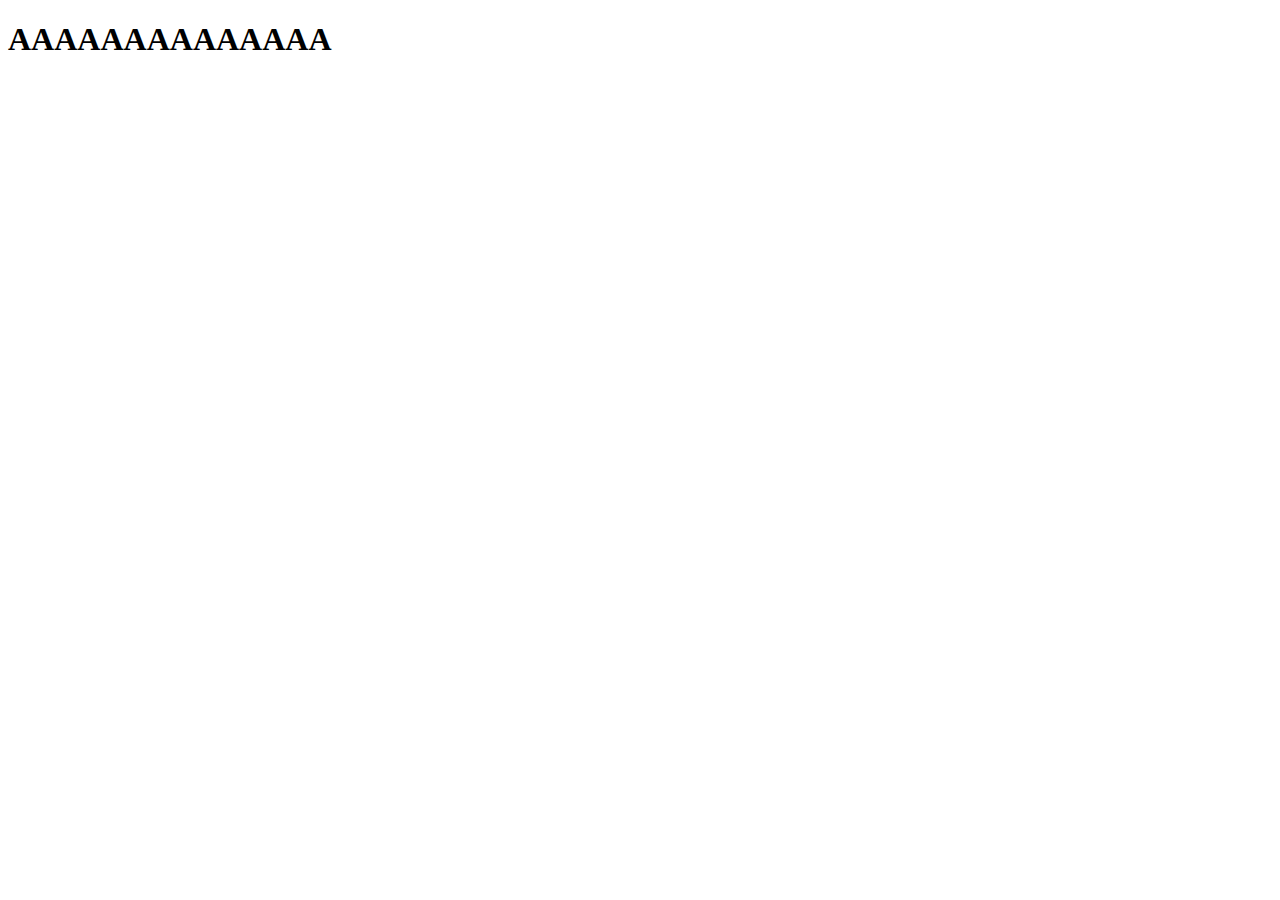
==== index.html @ 0765b8b7 "мой первый коммит" ====
<!DOCTYPE HTML>
<html>
<html lang="en">
    <head>
     <meta name="viewport" content="width=device-width">
    <meta charset="utf-8">
    <title>My First Website</title>
    <!--<link rel="stylesheet" type="text/css" href=”images\favicon.ico”/>-->
    <link href="images\favicon.ico" rel="icon" type="image/x-icon" />
   
    </head> 
     <body>
<h1>AAAAAAAAAAAAAA</h1>


 
     </body>
</html>
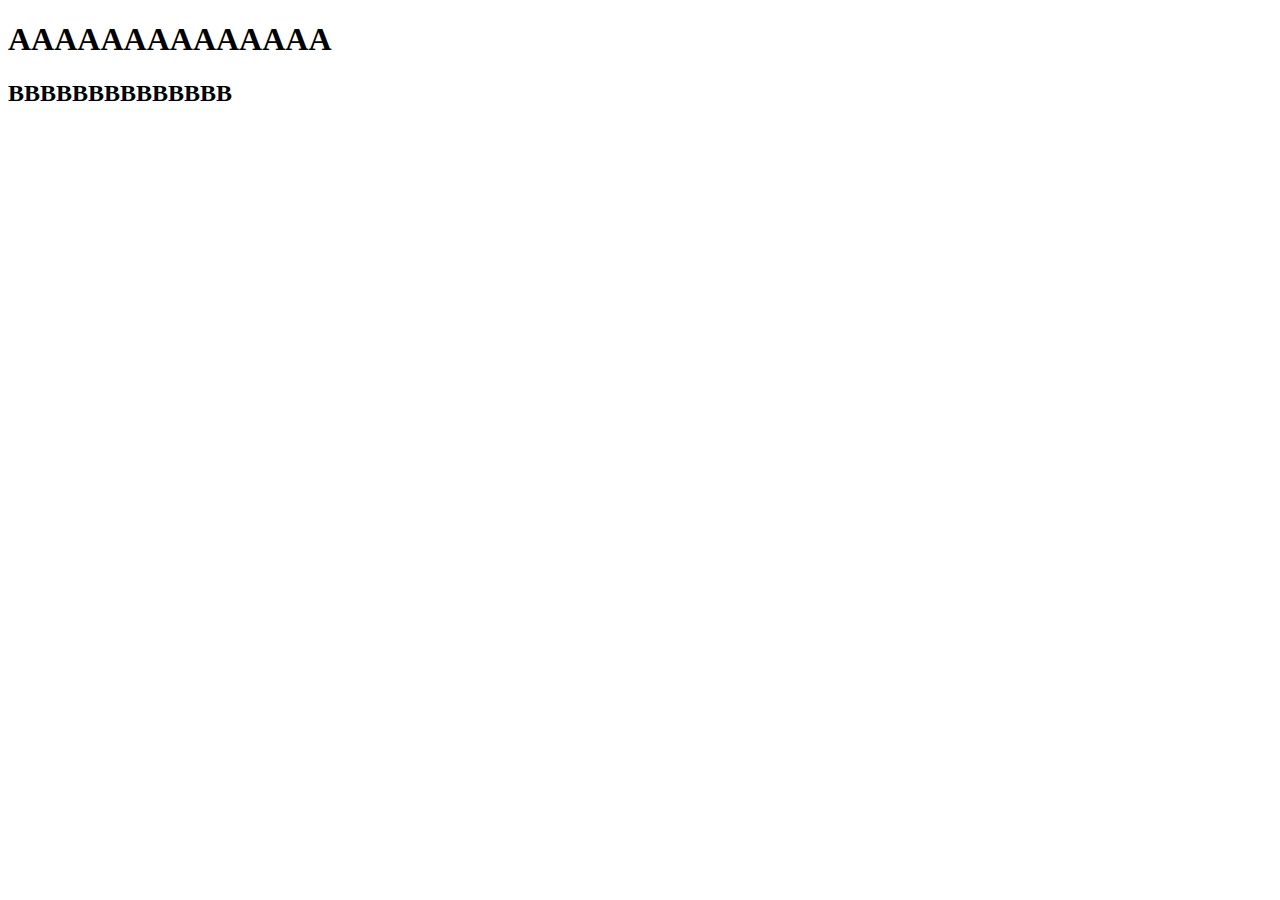
==== commit 774cf17e: "мой второй коммит" ====
--- a/index.html
+++ b/index.html
@@ -11,6 +11,7 @@
     </head> 
      <body>
 <h1>AAAAAAAAAAAAAA</h1>
+<h2>BBBBBBBBBBBBBB</h2>
 
 
  
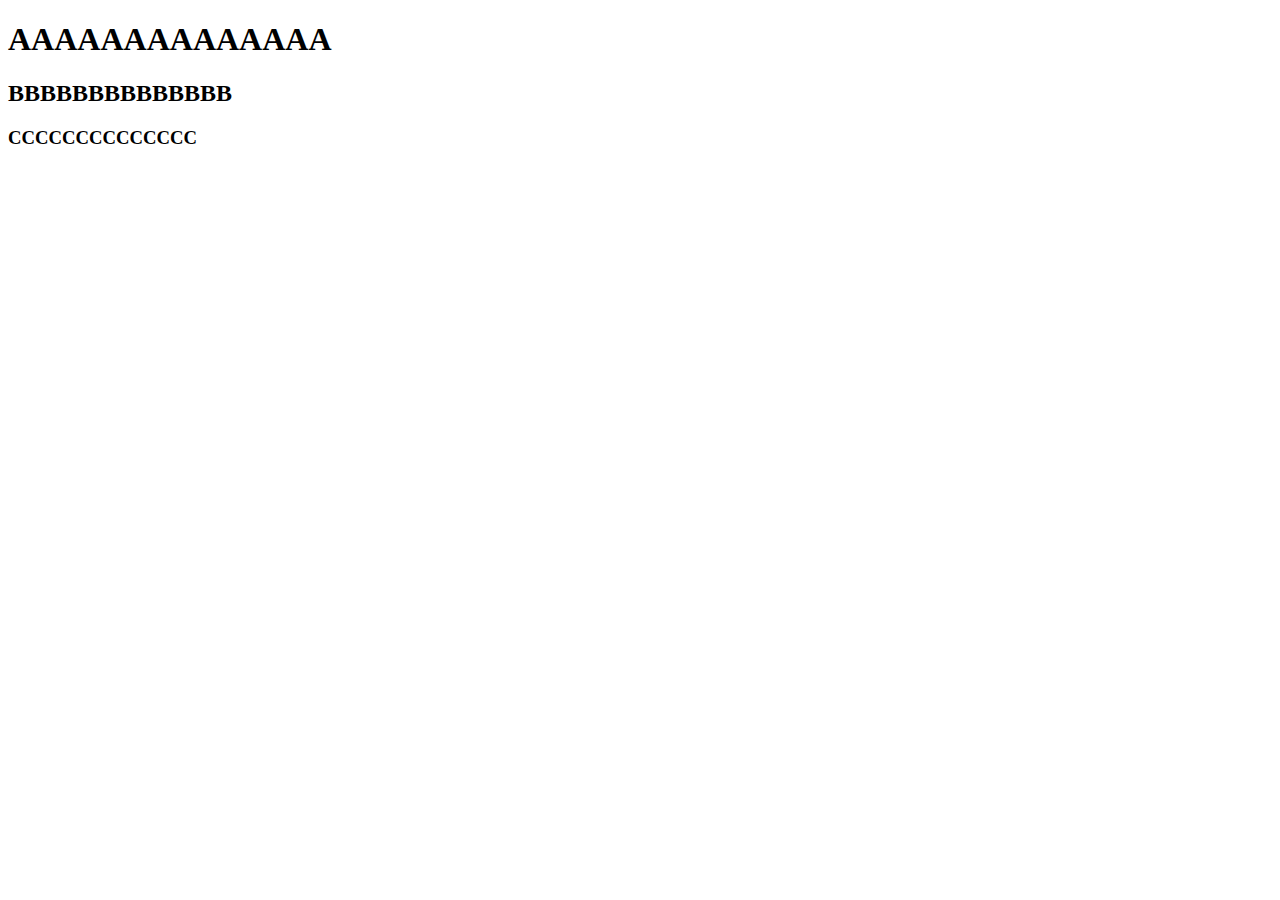
==== commit 4fecb67a: "мой третий коммит" ====
--- a/index.html
+++ b/index.html
@@ -12,6 +12,7 @@
      <body>
 <h1>AAAAAAAAAAAAAA</h1>
 <h2>BBBBBBBBBBBBBB</h2>
+<h3>CCCCCCCCCCCCCC</h3>
 
 
  
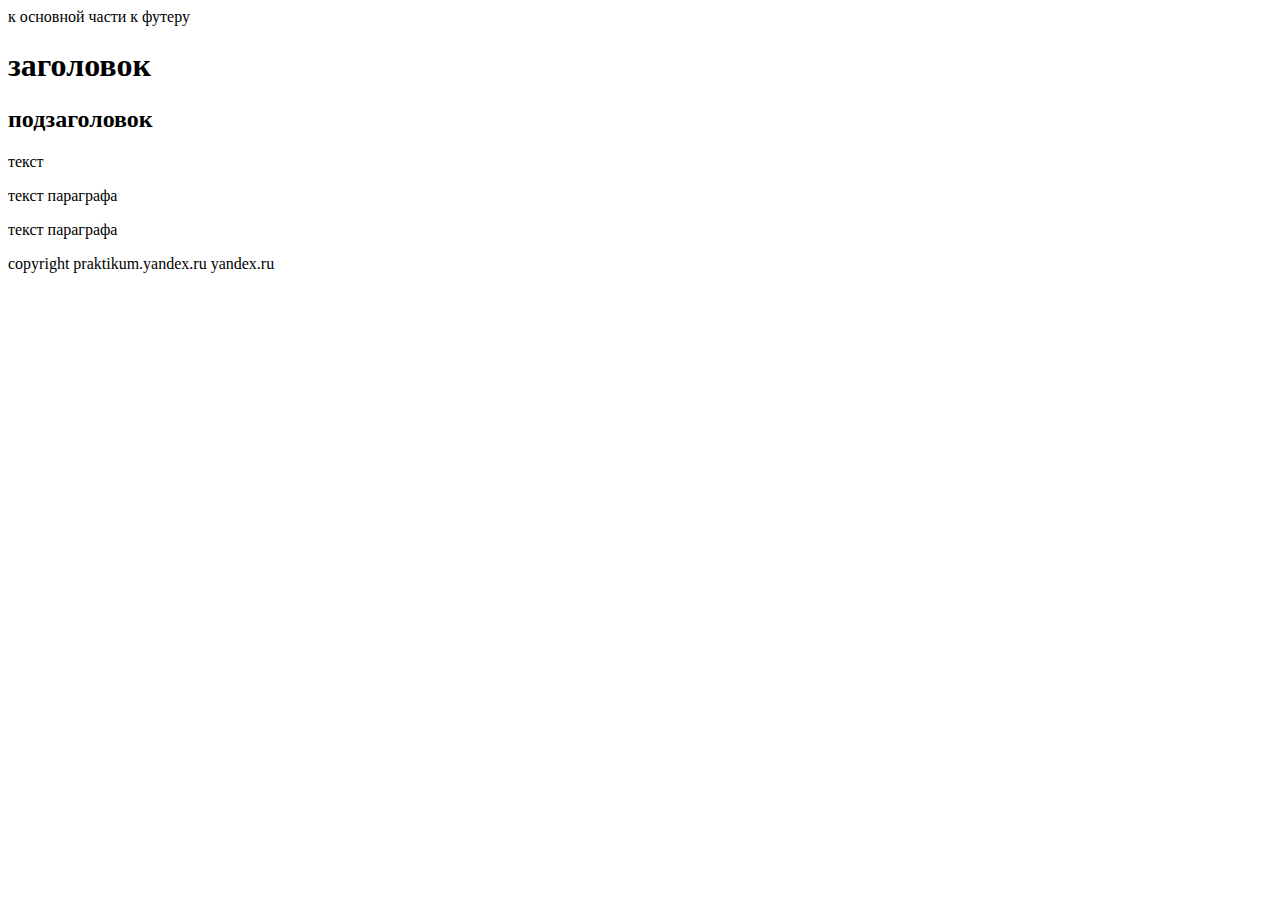
==== commit 513c6ad7: "комментарий к коммиту" ====
--- a/index.html
+++ b/index.html
@@ -1,20 +1,29 @@
-<!DOCTYPE HTML>
 <html>
-<html lang="en">
     <head>
-     <meta name="viewport" content="width=device-width">
-    <meta charset="utf-8">
-    <title>My First Website</title>
-    <!--<link rel="stylesheet" type="text/css" href=”images\favicon.ico”/>-->
-    <link href="images\favicon.ico" rel="icon" type="image/x-icon" />
-   
-    </head> 
-     <body>
-<h1>AAAAAAAAAAAAAA</h1>
-<h2>BBBBBBBBBBBBBB</h2>
-<h3>CCCCCCCCCCCCCC</h3>
-
-
- 
-     </body>
-</html>+    </head>
+    <body>
+      <nav>
+        <a>к основной части</a>
+        <a>к футеру</a>
+      </nav>
+      <main>
+      <div></div>
+          <h1>заголовок</h1>
+      <div>
+            <h2>подзаголовок</h2>
+            <p>текст</p>
+            <p></p>
+            <p>текст параграфа</p>
+          </div>
+          <p>текст параграфа</p>
+      </main>
+      <footer>
+          copyright
+      <a>
+            praktikum.yandex.ru
+                <!-- Каждый может стать -->
+          </a>
+          <a>yandex.ru</a>
+      </footer>
+    </body>
+</html>
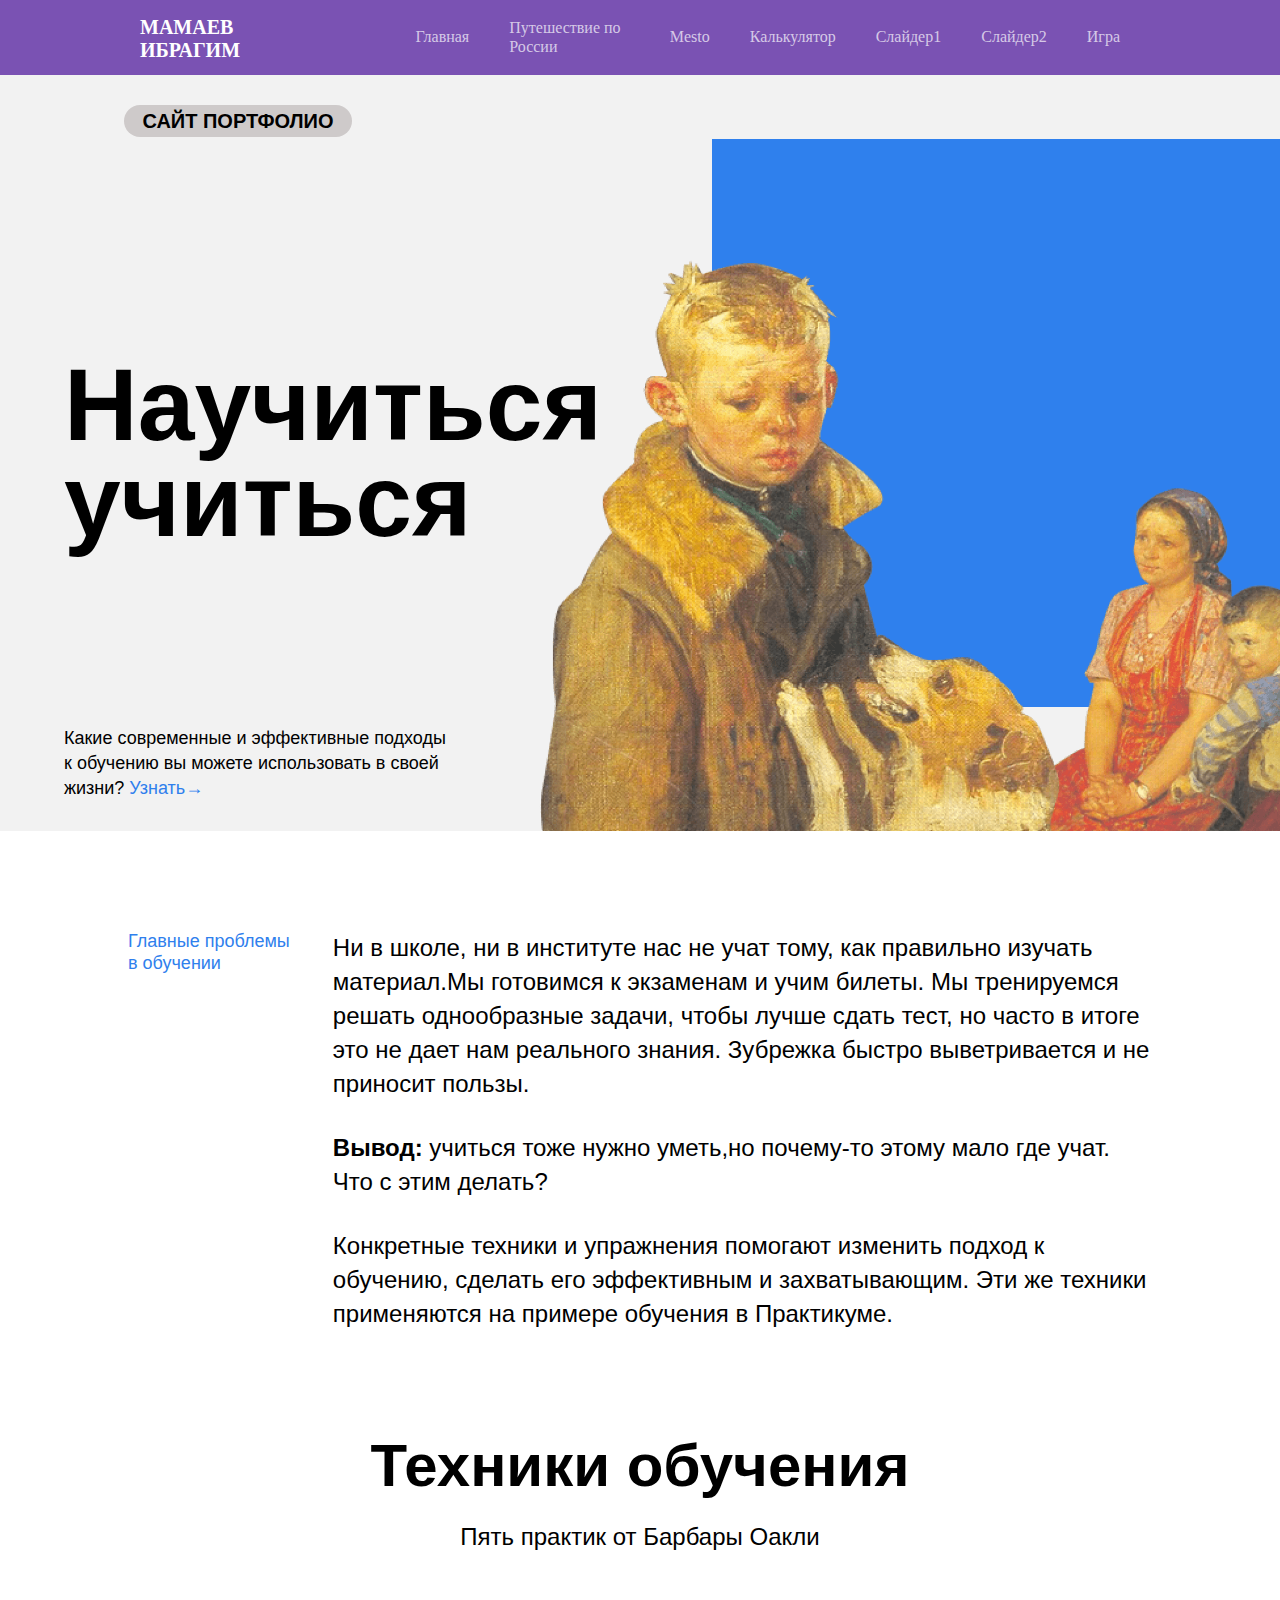
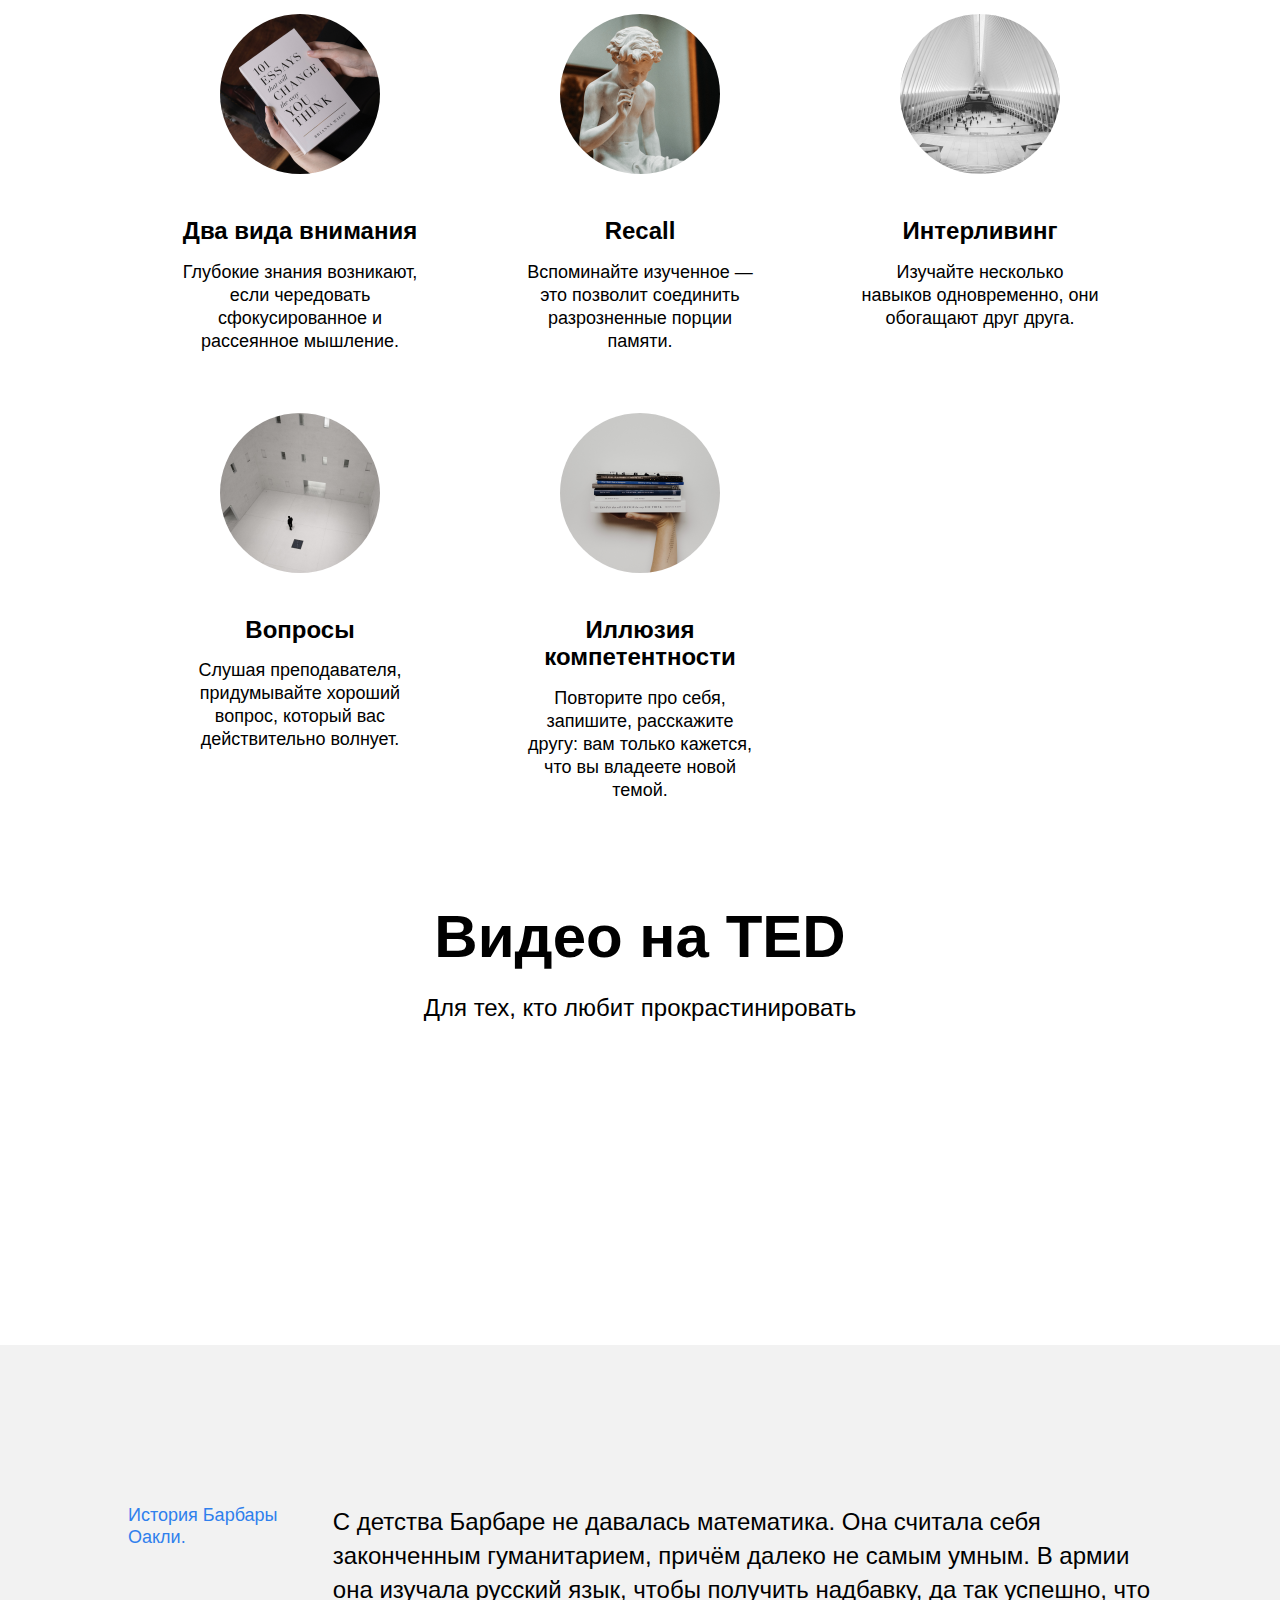
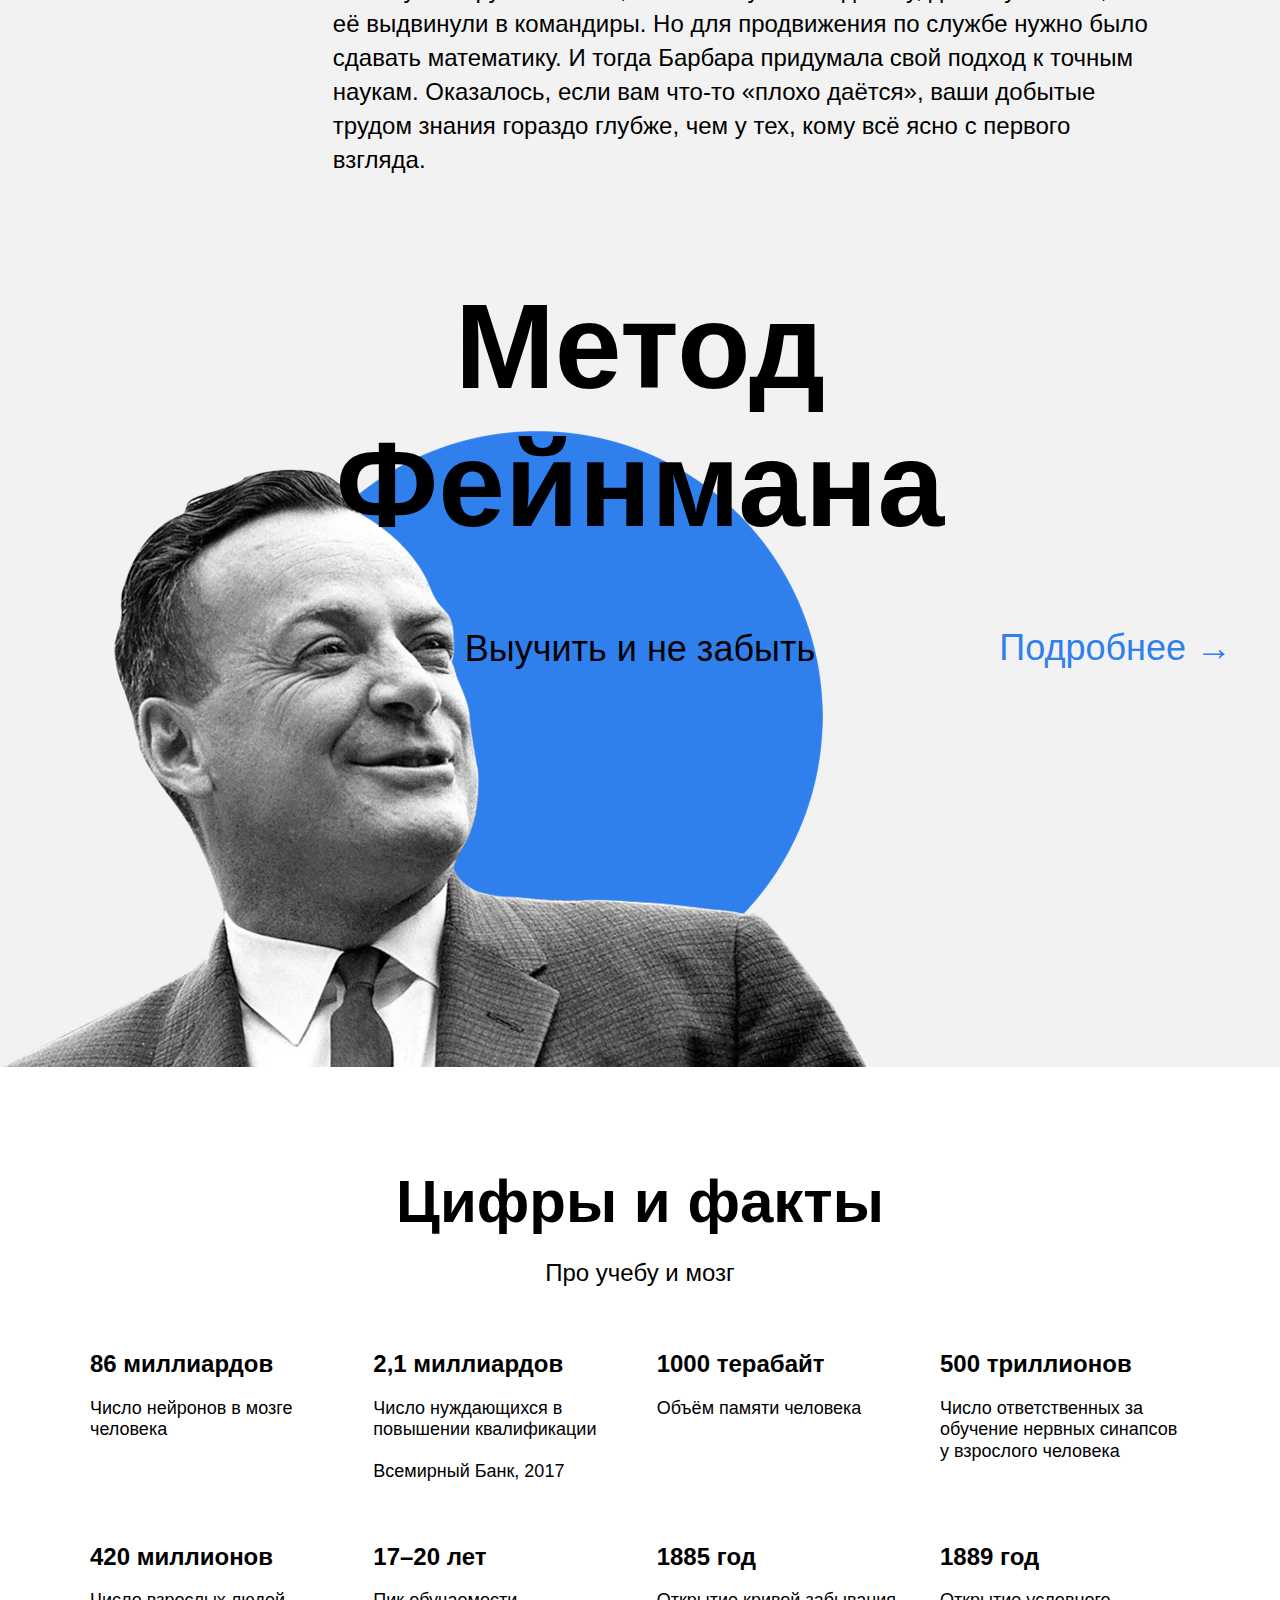
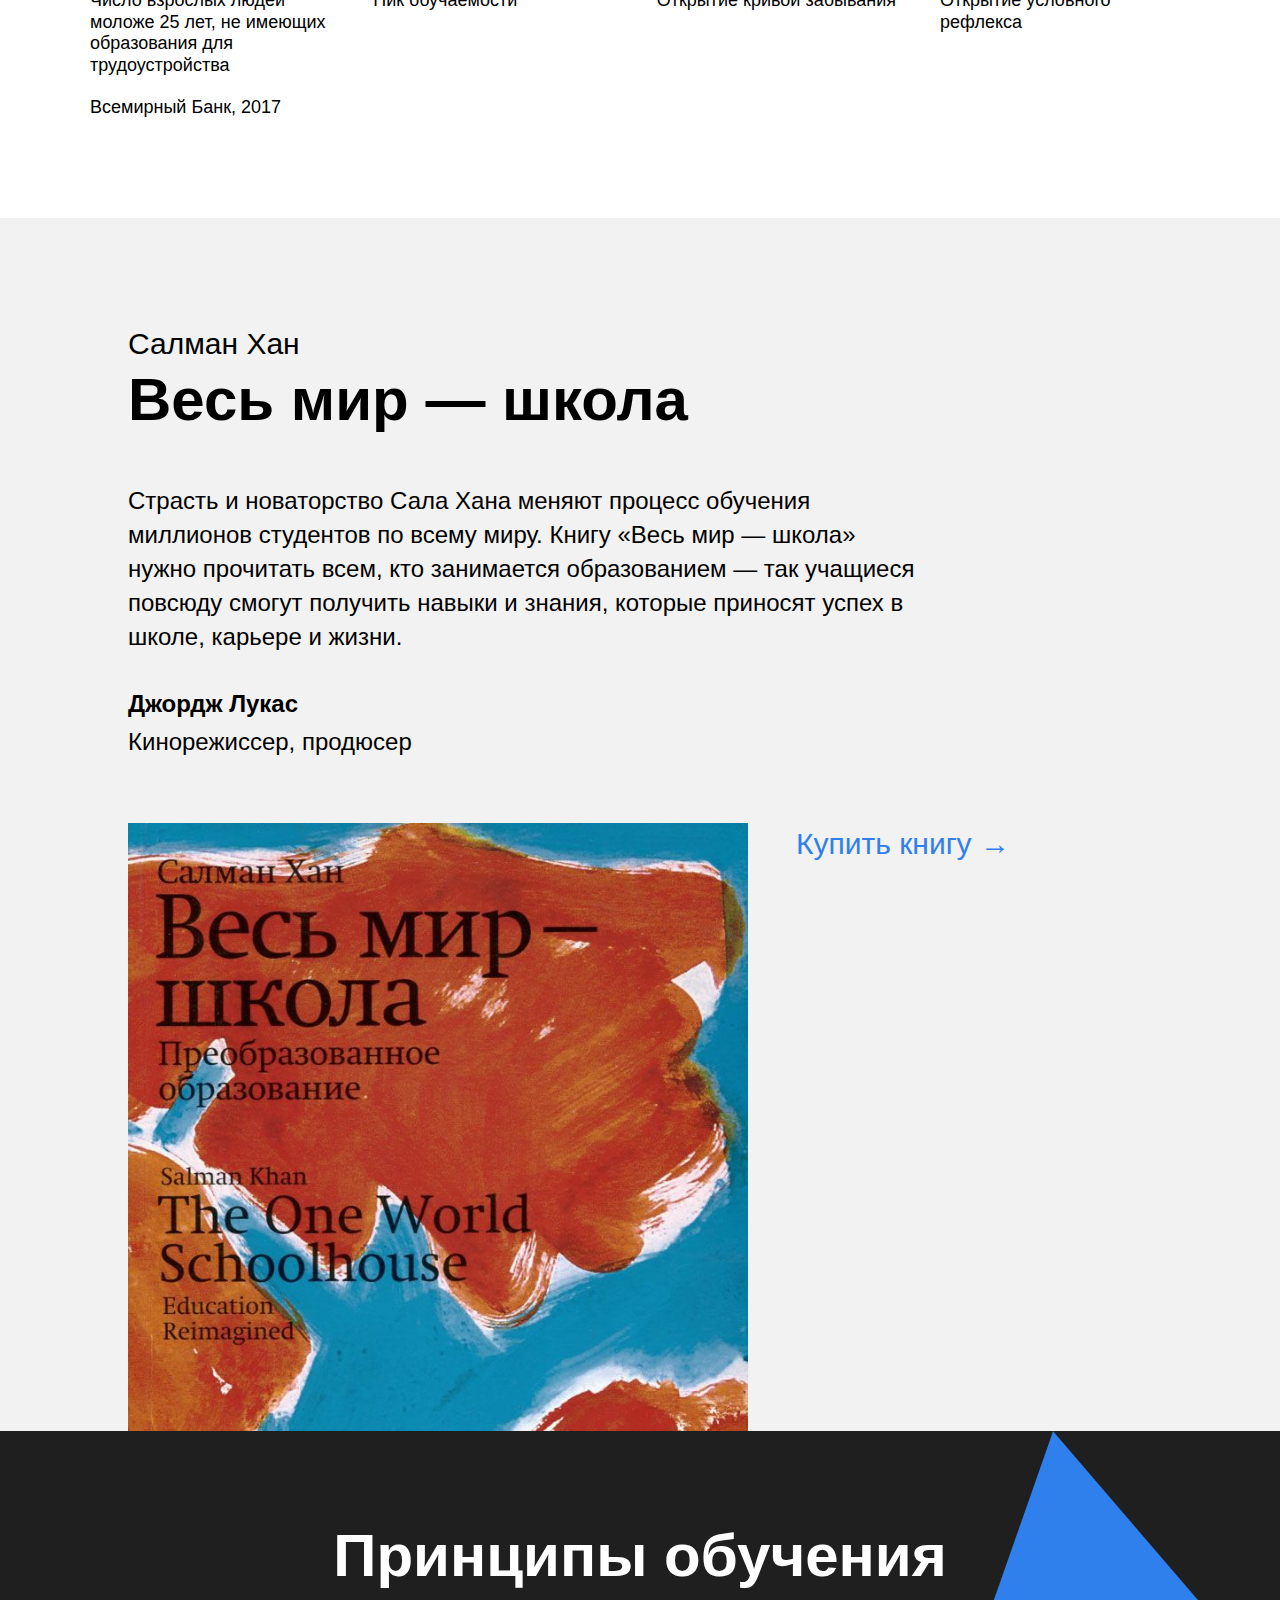
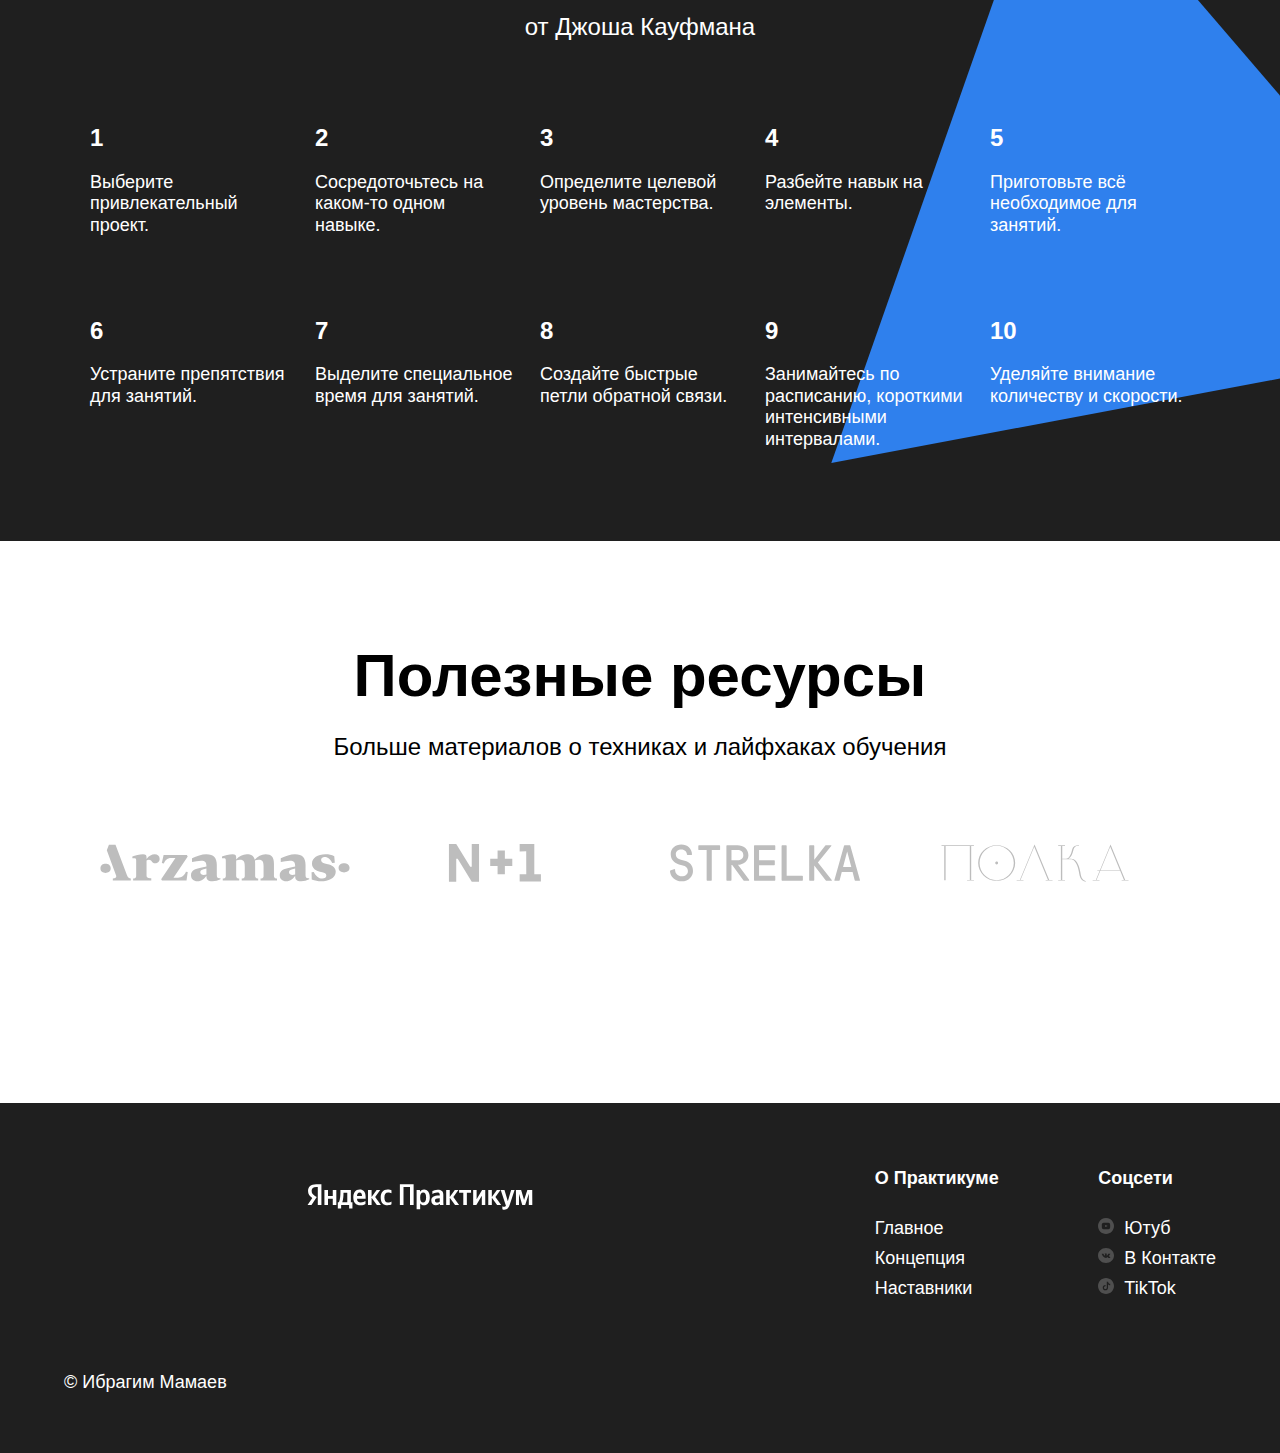
==== commit 42d3d7cc: "1-ый - коммит" ====
--- a/index.html
+++ b/index.html
@@ -1,29 +1,307 @@
-<html>
-    <head>
-    </head>
-    <body>
-      <nav>
-        <a>к основной части</a>
-        <a>к футеру</a>
-      </nav>
-      <main>
-      <div></div>
-          <h1>заголовок</h1>
-      <div>
-            <h2>подзаголовок</h2>
-            <p>текст</p>
-            <p></p>
-            <p>текст параграфа</p>
-          </div>
-          <p>текст параграфа</p>
-      </main>
-      <footer>
-          copyright
-      <a>
-            praktikum.yandex.ru
-                <!-- Каждый может стать -->
-          </a>
-          <a>yandex.ru</a>
-      </footer>
-    </body>
-</html>
+<!DOCTYPE html>
+<html lang="ru">
+
+<head>
+  <meta charset="UTF-8">
+  <meta name="viewport" content="width=device-width, initial-scale=1.0">
+  <title>Научиться учиться</title>
+  <link rel="stylesheet" href="style.css">
+  <link rel="stylesheet" href="./pages/index.css">
+
+</head>
+
+<body>
+  <!-- ************************************************************************* -->
+  <nav class="navbar">
+    <div class="container">
+      <div class="navbar__wrap">
+        <div class="hamb">
+          <div class="hamb__field" id="hamb">
+            <span class="bar"></span>
+            <span class="bar"></span>
+            <span class="bar"></span>
+          </div>
+        </div>
+        <a href="#" class="logo" id="logo">Мамаев <br>Ибрагим</a>
+        <ul class="menu" id="menu">
+          <li><a href="index.html">Главная</a></li>
+          <li><a href="russian-travel.html">Путешествие по России</a></li>
+          <li><a href="mesto.html">Mesto</a></li>
+          <li><a href="calculator.html">Калькулятор</a></li>
+          <li><a href="slider1.html">Слайдер1</a></li>
+          <li><a href="slider2.html">Слайдер2</a></li>
+          <li><a href="/aimTraining/index.html" target="_blank">Игра</a></li>
+        </ul>
+      </div>
+    </div>
+  </nav>
+
+  <!-- ************************************************************************* -->
+
+  <div class="page">
+
+    <header class="header">
+      <!-- <img class="logo logo_place_header" src="./images/logo_place_header.svg" alt="Логотип ЯндексПрактикум"> -->
+      <h1 class="logo logo_place_header">
+        <p style="margin-top: 5px;">Сайт портфолио</p>
+      </h1>
+      <h1 class="header__title">Научиться учиться</h1>
+      <p class="header__subtitle">
+        Какие современные и эффективные подходы
+        к обучению вы можете использовать в своей жизни?
+        <a href="#МетодФейнмана" class="header__link">Узнать→</a>
+      </p>
+      <div class="header__square-pic rotation">
+      </div>
+      <img class="header__main-illustration" src="./images/header-image.png"
+        alt="Картина Фёдора Павловича Решетникова - Опять двойка !">
+    </header>
+
+    <main class="content">
+
+      <section class="description" aria-label="Заголовок секции">
+        <article class="two-columns">
+          <h2 class="two-columns__brief">Главные проблемы в обучении</h2>
+          <div class="two-columns__main-text">
+            <p class="two-columns__paragraph">Ни в школе, ни в институте нас не учат тому,
+              как правильно изучать материал.Мы готовимся к экзаменам и учим билеты. Мы
+              тренируемся решать однообразные задачи, чтобы лучше сдать тест, но часто в
+              итоге это не дает нам реального знания. Зубрежка быстро выветривается и не
+              приносит пользы.</p>
+            <p class="two-columns__paragraph">
+              <span class="two-columns__span-accent">Вывод:</span>
+              учиться тоже нужно уметь,но почему-то этому мало где учат.
+              Что с этим делать?
+            </p>
+            <p class="two-columns__paragraph"> Конкретные техники и упражнения помогают изменить
+              подход к обучению, сделать его эффективным и захватывающим. Эти же техники применяются
+              на примере обучения в Практикуме.</p>
+          </div>
+        </article>
+      </section>
+
+      <section class="techniques">
+        <h2 class="section-title">Техники обучения</h2>
+        <p class="section-subtitle">Пять практик от Барбары Оакли</p>
+        <ul class="cards">
+          <li class="cards__item">
+            <img class="cards__image" src="./images/cards-attention.png" alt="Внимание">
+            <h3 class="cards__title">Два вида внимания</h3>
+            <p class="cards__description">Глубокие знания возникают, если чередовать сфокусированное и рассеянное
+              мышление.</p>
+          </li>
+          <li class="cards__item">
+            <img class="cards__image" src="./images/cards-recall.png" alt="Вспомнить">
+            <h3 class="cards__title">Recall</h3>
+            <p class="cards__description">Вспоминайте изученное — это позволит соединить разрозненные порции памяти.</p>
+          </li>
+          <li class="cards__item">
+            <img class="cards__image" src="./images/cards-interliving.png" alt="Интерливинг">
+            <h3 class="cards__title">Интерливинг</h3>
+            <p class="cards__description">Изучайте несколько навыков одновременно, они обогащают друг друга.</p>
+          </li>
+          <li class="cards__item">
+            <img class="cards__image" src="./images/cards-question.png" alt="Вопросы">
+            <h3 class="cards__title">Вопросы</h3>
+            <p class="cards__description">Слушая преподавателя, придумывайте хороший вопрос, который вас действительно
+              волнует.</p>
+          </li>
+          <li class="cards__item">
+            <img class="cards__image" src="./images/cards-competence.png" alt="Иллюзия компетентности">
+            <h3 class="cards__title">Иллюзия компетентности</h3>
+            <p class="cards__description">Повторите про себя, запишите, расскажите другу: вам только кажется, что вы
+              владеете новой темой.</p>
+          </li>
+        </ul>
+      </section>
+
+      <section class="video">
+        <h2 class="section-title">Видео нa TED</h2>
+        <p class="section-subtitle">Для тех, кто любит прокрастинировать</p>
+        <ul class="video__iframes">
+          <li><iframe class="video__iframe" src="https://www.youtube.com/embed/5MgBikgcWnY"
+              allow="accelerometer; autoplay; clipboard-write; encrypted-media; gyroscope; picture-in-picture"
+              allowfullscreen></iframe></li>
+          <li><iframe class="video__iframe" src="https://www.youtube.com/embed/arj7oStGLkU"
+              allow="accelerometer; autoplay; clipboard-write; encrypted-media; gyroscope; picture-in-picture"
+              allowfullscreen></iframe></li>
+        </ul>
+      </section>
+
+      <section class="oakley" aria-label="Заголовок секции">
+        <article class="two-columns">
+          <h2 class="two-columns__brief">История Барбары Оакли.</h2>
+          <div class="two-columns__main-text">
+            <p class="two-columns__paragraph">С детства Барбаре не давалась математика. Она считала себя законченным
+              гуманитарием, причём далеко не самым умным. В армии она изучала русский язык, чтобы получить надбавку, да
+              так успешно, что её выдвинули в командиры. Но для продвижения по службе нужно было сдавать математику. И
+              тогда Барбара придумала свой подход к точным наукам. Оказалось, если вам что-то «плохо даётся», ваши
+              добытые трудом знания гораздо глубже, чем у тех, кому всё ясно с первого взгляда.</p>
+          </div>
+        </article>
+      </section>
+
+      <section class="feynman" id="FeynmanMethod">
+        <img class="feynman__place" src="./images/feynman.png" alt="Фотография Фейнмана">
+        <h2 class="feynman__title">Метод Фейнмана</h2>
+        <p class="feynman__subtitle">Выучить и не забыть</p>
+        <a class="feynman__link" href="https://habr.com/ru/company/getmeit/blog/646085/">Подробнее →</a>
+      </section>
+
+      <section class="digits">
+        <h2 class="section-title">Цифры и факты</h2>
+        <h3 class="section-subtitle">Про учебу и мозг</h3>
+        <div class="table">
+          <div class="table__cell">
+            <h4 class="table__heading">86 миллиардов</h4>
+            <p class="table__text">Число нейронов в мозге человека</p>
+          </div>
+          <div class="table__cell">
+            <h4 class="table__heading">2,1 миллиардов</h4>
+            <p class="table__text">Число нуждающихся в повышении квалификации</p>
+            <p class="table__text">Всемирный Банк, 2017</p>
+          </div>
+          <div class="table__cell">
+            <h4 class="table__heading">1000 терабайт</h4>
+            <p class="table__text">Объём памяти человека</p>
+          </div>
+          <div class="table__cell">
+            <h4 class="table__heading">500 триллионов</h4>
+            <p class="table__text">Число ответственных за обучение нервных синапсов у взрослого человека</p>
+          </div>
+          <div class="table__cell">
+            <h4 class="table__heading">420 миллионов</h4>
+            <p class="table__text">Число взрослых людей моложе 25 лет, не имеющих образования для трудоустройства</p>
+            <p class="table__text">Всемирный Банк, 2017</p>
+          </div>
+          <div class="table__cell">
+            <h4 class="table__heading">17–20 лет</h4>
+            <p class="table__text">Пик обучаемости</p>
+          </div>
+          <div class="table__cell">
+            <h4 class="table__heading">1885 год</h4>
+            <p class="table__text">Открытие кривой забывания</p>
+          </div>
+          <div class="table__cell">
+            <h4 class="table__heading">1889 год</h4>
+            <p class="table__text">Открытие условного рефлекса</p>
+          </div>
+        </div>
+      </section>
+
+      <section class="khan">
+        <div class="khan__container">
+          <h2 class="khan__author">Салман Хан</h2>
+          <p class="khan__title">Весь мир — школа</p>
+          <blockquote class="khan__quote">
+            Страсть и новаторство Сала Хана меняют процесс обучения миллионов студентов по всему
+            миру. Книгу «Весь мир — школа» нужно прочитать всем, кто занимается образованием — так учащиеся повсюду
+            смогут получить навыки и знания, которые приносят успех в школе, карьере и жизни.
+          </blockquote>
+          <h3 class="khan__quote-author">Джордж Лукас</h3>
+          <p class="khan__quote-author-subline">Кинорежиссер, продюсер</p>
+          <div class="khan__book-container">
+            <img class="khan__book-pic" src="./images/khan-book.jpg" alt="Книга Салмана Хана">
+            <a class="khan__buy-link" target="_blank" href="https://www.ozon.ru/context/detail/id/162999126/">Купить
+              книгу →</a>
+          </div>
+        </div>
+      </section>
+
+      <section class="kaufman">
+        <div class="kaufman__triangle rotation"></div>
+        <h2 class="section-title section-title_theme_dark">Принципы обучения</h2>
+        <h3 class="section-subtitle section-subtitle_theme_dark">от Джоша Кауфмана</h3>
+        <div class="table table_theme_dark">
+          <div class="table__cell table__cell_theme_dark">
+            <h4 class="table__heading table__heading_theme_dark">1</h4>
+            <p class="table__text table__text_theme_dark">Выберите привлекательный проект.</p>
+          </div>
+          <div class="table__cell table__cell_theme_dark">
+            <h4 class="table__heading table__heading_theme_dark">2</h4>
+            <p class="table__text table__text_theme_dark">Сосредоточьтесь на каком-то одном навыке.</p>
+          </div>
+          <div class="table__cell table__cell_theme_dark">
+            <h4 class="table__heading table__heading_theme_dark">3</h4>
+            <p class="table__text table__text_theme_dark">Определите целевой уровень мастерства.</p>
+          </div>
+          <div class="table__cell table__cell_theme_dark">
+            <h4 class="table__heading table__heading_theme_dark">4</h4>
+            <p class="table__text table__text_theme_dark">Разбейте навык на элементы.</p>
+          </div>
+          <div class="table__cell table__cell_theme_dark">
+            <h4 class="table__heading table__heading_theme_dark">5</h4>
+            <p class="table__text table__text_theme_dark">Приготовьте всё необходимое для занятий.</p>
+          </div>
+          <div class="table__cell table__cell_theme_dark">
+            <h4 class="table__heading table__heading_theme_dark">6</h4>
+            <p class="table__text table__text_theme_dark">Устраните препятствия для занятий.</p>
+          </div>
+          <div class="table__cell table__cell_theme_dark">
+            <h4 class="table__heading table__heading_theme_dark">7</h4>
+            <p class="table__text table__text_theme_dark">Выделите специальное время для занятий.</p>
+          </div>
+          <div class="table__cell table__cell_theme_dark">
+            <h4 class="table__heading table__heading_theme_dark">8</h4>
+            <p class="table__text table__text_theme_dark">Создайте быстрые петли обратной связи.</p>
+          </div>
+          <div class="table__cell table__cell_theme_dark">
+            <h4 class="table__heading table__heading_theme_dark">9</h4>
+            <p class="table__text table__text_theme_dark">Занимайтесь по расписанию, короткими интенсивными интервалами.
+            </p>
+          </div>
+          <div class="table__cell table__cell_theme_dark">
+            <h4 class="table__heading table__heading_theme_dark">10</h4>
+            <p class="table__text table__text_theme_dark">Уделяйте внимание количеству и скорости.</p>
+          </div>
+        </div>
+      </section>
+
+      <section class="resources">
+        <h2 class="section-title">Полезные ресурсы</h2>
+        <p class="section-subtitle">Больше материалов о техниках и лайфхаках обучения</p>
+        <ul class="resources__logo-zone">
+          <li><a class="resources__logo" target="_blank" href="https://arzamas.academy/"><img class="resources__link"
+                src="./images/logo/resources-arzamas.svg" alt="Логотип сайта Arzamas"></a></li>
+          <li><a class="resources__logo" target="_blank" href="https://nplus1.ru/"><img class="resources__link"
+                src="./images/logo/resources-n1.svg" alt="Логотип сайта N+1"></a></li>
+          <li><a class="resources__logo" target="_blank" href="https://strelka.com/ru"><img class="resources__link"
+                src="./images/logo/resources-strelka.svg" alt="Логотип сайта STRELKA"></a></li>
+          <li><a class="resources__logo" target="_blank" href="https://polka.academy/"><img class="resources__link"
+                src="./images/logo/resources-polka.svg" alt="Логотип сайта ПОЛКА"></a></li>
+        </ul>
+      </section>
+
+    </main>
+
+    <footer class="footer">
+      <div class="footer__columns">
+        <div class="footer__column footer__column_content_copyright">
+          <img class="logo logo_place_footer" src="./images/logo_place_footer.svg" alt="Логотип ЯндексПрактикум">
+          <p class="footer__author">© Ибрагим Мамаев</p>
+        </div>
+        <nav class="footer__column footer__column_content_info">
+          <h2 class="footer__column-heading">О Практикуме</h2>
+          <ul class="footer__column-links">
+            <li><a class="footer__column-link" href="https://practicum.yandex.ru/">Главное</a></li>
+            <li><a class="footer__column-link" href="https://practicum.yandex.ru/catalog/">Концепция</a></li>
+            <li><a class="footer__column-link" href="https://practicum.yandex.ru/web/">Наставники</a></li>
+          </ul>
+        </nav>
+        <nav class="footer__column footer__column_content_social">
+          <h2 class="footer__column-heading">Соцсети</h2>
+          <ul class="footer__column-links">
+            <li><a class="footer__column-link" href="https://www.youtube.com/?hl=RU"><img class="footer__social-icon"
+                  src="./images/youtube-icon.svg" alt="Ютуб">Ютуб</a></li>
+            <li><a class="footer__column-link" href="https://vk.com/login"><img class="footer__social-icon"
+                  src="./images/vk_color_white.svg" alt="ВКонтакте">В Контакте</a></li>
+            <li><a class="footer__column-link" href="https://www.tiktok.com/"><img class="footer__social-icon"
+                  src="./images/tiktok-icon.svg" alt="ТикТок">TikTok</a></li>
+          </ul>
+        </nav>
+      </div>
+    </footer>
+  </div>
+</body>
+
+</html>--- a/style.css
+++ b/style.css
@@ -0,0 +1,130 @@
+/* html {
+  box-sizing: border-box;
+  height: 100%;
+}
+
+*,
+*::after,
+*::before {
+  box-sizing: inherit;
+} */
+
+/* body {
+  display: flex;
+  flex-direction: column;
+  font-family: "Montserrat", sans-serif;
+  font-size: 16px;
+  line-height: 1.2;
+  height: 100%;
+} */
+
+.container {
+  width: 100%;
+  max-width: 1000px;
+  margin: 0 auto;
+  height: 100%;
+  padding: 0 15px;
+}
+
+/* .header {
+  flex: 0 0 auto;
+  background-color: #212429;
+  margin-top: 75px;
+} */
+
+/* .header h1 {
+  text-align: center;
+  color: #fff;
+  font-size: 30px;
+  font-weight: bold;
+}
+
+.main {
+  background-color: #fafafa;
+  flex: 1 0 auto;
+}
+
+.footer {
+  background-color: #010101;
+  flex: 0 0 auto;
+  text-align: center;
+}
+
+.content {
+  padding: 50px 0;
+}
+
+p {
+  margin-bottom: 40px;
+}
+
+img {
+  max-width: 100%;
+  height: auto;
+  margin-bottom: 40px;
+}
+
+.footer .content {
+  color: #fff;
+} */
+
+.navbar {
+  position: fixed;
+  left: 0;
+  top: 0;
+  width: 100%;
+  height: 75px;
+  background: #7a52b3;
+  z-index: 2;
+}
+
+.navbar__wrap {
+  display: flex;
+  justify-content: space-between;
+  height: 100%;
+}
+
+.hamb {
+  display: none;
+}
+
+.popup {
+  display: none;
+}
+
+.logo {
+  text-decoration: none;
+  color: #fff;
+  font-size: 20px;
+  font-weight: bold;
+  text-transform: uppercase;
+  /* display: flex; */
+  /* align-items: center; */
+  text-align: justify;
+  margin: auto;
+  margin-top: 16px;
+}
+
+.menu>li>a {
+  text-decoration: none;
+}
+
+.navbar__wrap .menu {
+  display: flex;
+}
+
+.navbar__wrap .menu>li {
+  display: flex;
+  align-items: stretch;
+}
+
+.navbar__wrap .menu>li>a {
+  display: flex;
+  align-items: center;
+  padding: 0 20px;
+  color: rgba(255, 255, 255, 0.7);
+}
+
+.navbar__wrap .menu>li>a:hover {
+  color: rgba(255, 255, 255, 1);
+}--- a/pages/index.css
+++ b/pages/index.css
@@ -0,0 +1,88 @@
+@import url(../vendor/normalize.css);
+
+@import url(../blocks/page/page.css);
+
+@import url(../blocks/rotation/rotation.css);
+
+@import url(../blocks/header/header.css);
+@import url(../blocks/logo/_place/logo_place_header.css);
+@import url(../blocks/logo/logo.css);
+@import url(../blocks/header/header__title.css);
+@import url(../blocks/header/header__subtitle.css);
+@import url(../blocks/header/header__main-illustration.css);
+@import url(../blocks/header/header__link.css);
+@import url(../blocks/header/header__square-pic.css);
+
+@import url(../blocks/description/description.css);
+@import url(../blocks/two-columns/two-columns.css);
+@import url(../blocks/two-columns/__brief/two-columns__brief.css);
+@import url(../blocks/two-columns/__main-text/two-columns__main-text.css);
+@import url(../blocks/two-columns/__paragraph/two-columns__paragraph.css);
+@import url(../blocks/two-columns/__span-accent/two-columns__span-accent.css);
+
+@import url(../blocks/techniques/techniques.css);
+@import url(../blocks/cards/cards.css);
+@import url(../blocks/cards/__item/cards__item.css);
+@import url(../blocks/cards/__image/cards__image.css);
+@import url(../blocks/cards/__title/cards__title.css);
+@import url(../blocks/cards/__description/cards__description.css);
+
+@import url(../blocks/video/video.css);
+@import url(../blocks/video/__iframe/video__iframe.css);
+@import url(../blocks/video/__iframes/video__iframes.css);
+
+@import url(../blocks/oakley/oakley.css);
+
+@import url(../blocks/feynman/feynman.css);
+@import url(../blocks/feynman/__title/feynman__title.css);
+@import url(../blocks/feynman/__subtitle/feynman__subtitle.css);
+@import url(../blocks/feynman/__link/feynman__link.css);
+@import url(../blocks/feynman/__place/feynman__place.css);
+
+@import url(../blocks/digits/digits.css);
+@import url(../blocks/section-title/section-title.css);
+@import url(../blocks/section-subtitle/section-subtitle.css);
+@import url(../blocks/table/table.css);
+@import url(../blocks/table/__cell/table__cell.css);
+@import url(../blocks/table/__text/table__text.css);
+@import url(../blocks/table/__heading/table__heading.css);
+
+@import url(../blocks/khan/khan.css);
+@import url(../blocks/khan/__container/khan__container.css);
+@import url(../blocks/khan/__author/khan__author.css);
+@import url(../blocks/khan/__title/khan__title.css);
+@import url(../blocks/khan/__quote/khan__quote.css);
+@import url(../blocks/khan/__quote-author/khan__quote-author.css);
+@import url(../blocks/khan/__quote-author-subline/khan__quote-author-subline.css);
+@import url(../blocks/khan/__book-container/khan__book-container.css);
+@import url(../blocks/khan/__book-pic/khan__book-pic.css);
+@import url(../blocks/khan/__buy-link/khan__buy-link.css);
+
+@import url(../blocks/kaufman/kaufman.css);
+@import url(../blocks/kaufman/__triangle/kaufman__triangle.css);
+@import url(../blocks/section-title/_theme/section-title_theme_dark.css);
+@import url(../blocks/section-subtitle/_theme/section-subtitle_theme_dark.css);
+@import url(../blocks/table/_theme/table_theme_dark.css);
+@import url(../blocks/table/__cell/_theme/table__cell_theme_dark.css);
+@import url(../blocks/table/__text/_theme/table__text_theme_dark.css);
+@import url(../blocks/table/__heading/_theme/table__heading_theme_dark.css);
+
+@import url(../blocks/resources/resources.css);
+@import url(../blocks/resources/__logo-zone/resources__logo-zone.css);
+@import url(../blocks/resources/__logo/resources__logo.css);
+@import url(../blocks/resources/__link/resources__link.css);
+
+@import url(../blocks/footer/footer.css);
+@import url(../blocks/footer/__columns/footer__columns.css);
+@import url(../blocks/footer/__column/footer__column.css);
+@import url(../blocks/footer/__column/_content/footer__column_content_copyright.css);
+@import url(../blocks/footer/__column/_content/footer__column_content_info.css);
+@import url(../blocks/footer/__column/_content/footer__column_content_social.css);
+@import url(../blocks/logo/_place/logo_place_footer.css);
+@import url(../blocks/footer/__author/footer__author.css);
+@import url(../blocks/footer/__column-heading/footer__column-heading.css);
+@import url(../blocks/footer/__column-links/footer__column-links.css);
+@import url(../blocks/footer/__social-icon/footer__social-icon.css);
+@import url(../blocks/footer/__column-link/footer__column-link.css);
+
+
